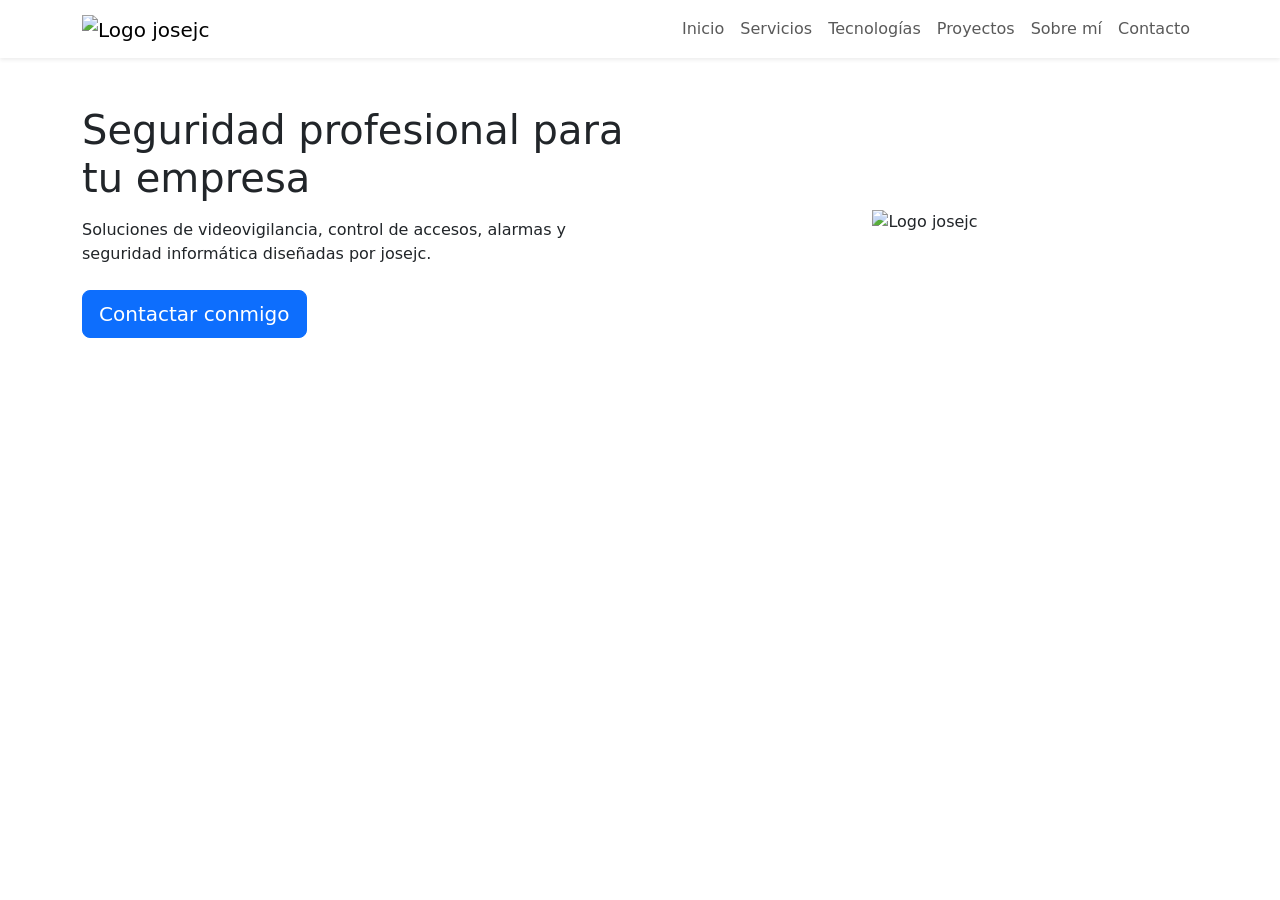
==== index.html @ f1b1ddbe "Add files via upload" ====
<!DOCTYPE html>
<html lang="es">
<head>
    <meta charset="UTF-8">
    <title>josejc - Seguridad Física y Lógica</title>
    <meta name="viewport" content="width=device-width, initial-scale=1">
    <link href="https://cdn.jsdelivr.net/npm/bootstrap@5.3.2/dist/css/bootstrap.min.css" rel="stylesheet">
    <link href="https://fonts.googleapis.com/css2?family=Montserrat:wght@500;700&family=Roboto:wght@300;400;500&display=swap" rel="stylesheet">
    <link rel="stylesheet" href="css/style.css">
</head>
<body>

    <nav class="navbar navbar-expand-lg navbar-light bg-white shadow-sm">
        <div class="container">
            <a class="navbar-brand" href="index.html">
                <img src="img/logo.png" alt="Logo josejc" style="height: 70px;">
            </a>


            <button class="navbar-toggler" type="button" data-bs-toggle="collapse" data-bs-target="#menu">
                <span class="navbar-toggler-icon"></span>
            </button>
            <div class="collapse navbar-collapse" id="menu">
                <ul class="navbar-nav ms-auto">
                    <li class="nav-item"><a class="nav-link" href="index.html">Inicio</a></li>
                    <li class="nav-item"><a class="nav-link" href="servicios.html">Servicios</a></li>
                    <li class="nav-item"><a class="nav-link" href="tecnologias.html">Tecnologías</a></li>
                    <li class="nav-item"><a class="nav-link" href="proyectos.html">Proyectos</a></li>
                    <li class="nav-item"><a class="nav-link" href="sobre-mi.html">Sobre mí</a></li>
                    <li class="nav-item"><a class="nav-link" href="contacto.html">Contacto</a></li>

                </ul>
            </div>
        </div>
    </nav>

    <section id="inicio" class="py-5 hero-section">
        <div class="container">
            <div class="row align-items-center">
                <div class="col-lg-6">
                    <h1 class="mb-3 hero-title">Seguridad profesional para tu empresa</h1>
                    <p class="mb-4 hero-subtitle">
                        Soluciones de videovigilancia, control de accesos, alarmas y seguridad informática diseñadas por josejc.
                    </p>
                    <a href="contacto.html" class="btn btn-primary btn-lg">Contactar conmigo</a>
                </div>
                <div class="col-lg-6 text-center">
                    <img src="img/logo.png" alt="Logo josejc" class="img-fluid" style="max-width: 80%; height: auto;">
                </div>
            </div>
        </div>
    </section>

    <script src="https://cdn.jsdelivr.net/npm/bootstrap@5.3.2/dist/js/bootstrap.bundle.min.js"></script>
    <script src="js/main.js"></script>
</body>
</html>
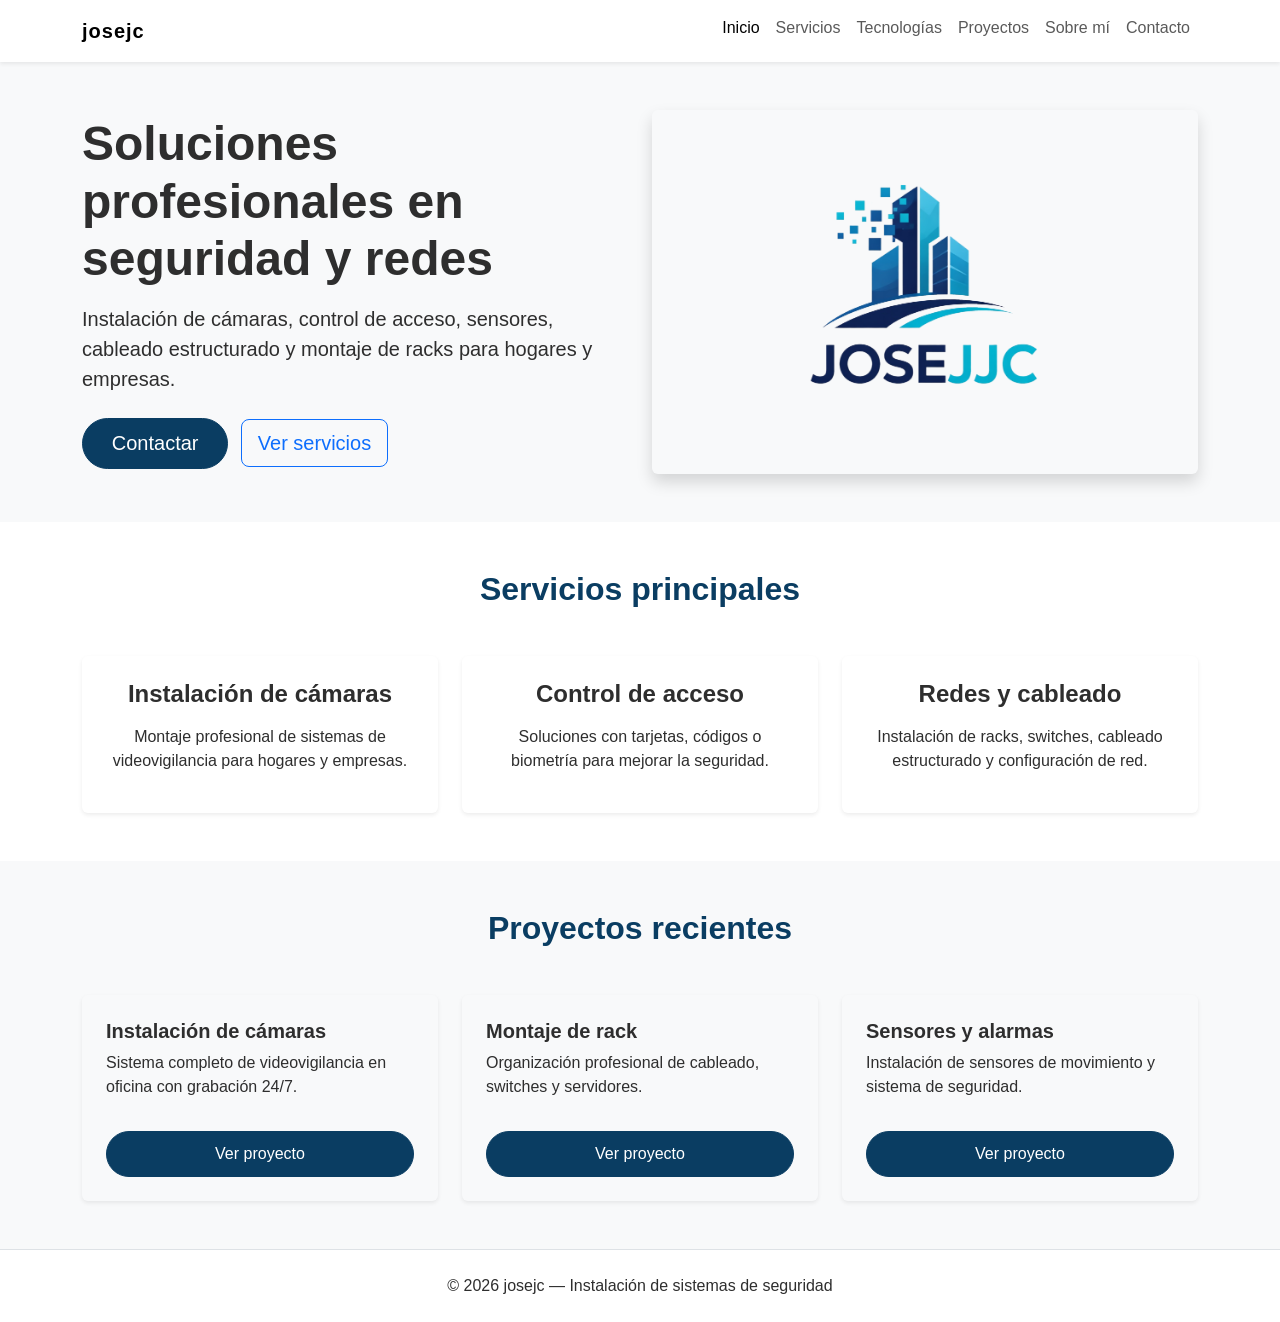
==== commit 1eda96ec: "Add files via upload" ====
--- a/index.html
+++ b/index.html
@@ -2,56 +2,123 @@
 <html lang="es">
 <head>
     <meta charset="UTF-8">
-    <title>josejc - Seguridad Física y Lógica</title>
+    <title>Inicio - josejc</title>
     <meta name="viewport" content="width=device-width, initial-scale=1">
     <link href="https://cdn.jsdelivr.net/npm/bootstrap@5.3.2/dist/css/bootstrap.min.css" rel="stylesheet">
-    <link href="https://fonts.googleapis.com/css2?family=Montserrat:wght@500;700&family=Roboto:wght@300;400;500&display=swap" rel="stylesheet">
     <link rel="stylesheet" href="css/style.css">
 </head>
 <body>
 
     <nav class="navbar navbar-expand-lg navbar-light bg-white shadow-sm">
         <div class="container">
-            <a class="navbar-brand" href="index.html">
-                <img src="img/logo.png" alt="Logo josejc" style="height: 70px;">
-            </a>
-
-
+            <a class="navbar-brand fw-bold" href="index.html">josejc</a>
             <button class="navbar-toggler" type="button" data-bs-toggle="collapse" data-bs-target="#menu">
                 <span class="navbar-toggler-icon"></span>
             </button>
             <div class="collapse navbar-collapse" id="menu">
                 <ul class="navbar-nav ms-auto">
-                    <li class="nav-item"><a class="nav-link" href="index.html">Inicio</a></li>
+                    <li class="nav-item"><a class="nav-link active" href="index.html">Inicio</a></li>
                     <li class="nav-item"><a class="nav-link" href="servicios.html">Servicios</a></li>
                     <li class="nav-item"><a class="nav-link" href="tecnologias.html">Tecnologías</a></li>
                     <li class="nav-item"><a class="nav-link" href="proyectos.html">Proyectos</a></li>
                     <li class="nav-item"><a class="nav-link" href="sobre-mi.html">Sobre mí</a></li>
                     <li class="nav-item"><a class="nav-link" href="contacto.html">Contacto</a></li>
-
                 </ul>
             </div>
         </div>
     </nav>
 
-    <section id="inicio" class="py-5 hero-section">
+    <section class="py-5 bg-light">
         <div class="container">
             <div class="row align-items-center">
-                <div class="col-lg-6">
-                    <h1 class="mb-3 hero-title">Seguridad profesional para tu empresa</h1>
-                    <p class="mb-4 hero-subtitle">
-                        Soluciones de videovigilancia, control de accesos, alarmas y seguridad informática diseñadas por josejc.
+
+                <div class="col-md-6">
+                    <h1 class="display-5 fw-bold mb-3">Soluciones profesionales en seguridad y redes</h1>
+                    <p class="lead mb-4">
+                        Instalación de cámaras, control de acceso, sensores, cableado estructurado y montaje de racks para hogares y empresas.
                     </p>
-                    <a href="contacto.html" class="btn btn-primary btn-lg">Contactar conmigo</a>
+                    <a href="contacto.html" class="btn btn-primary btn-lg me-2">Contactar</a>
+                    <a href="servicios.html" class="btn btn-outline-primary btn-lg">Ver servicios</a>
                 </div>
-                <div class="col-lg-6 text-center">
-                    <img src="img/logo.png" alt="Logo josejc" class="img-fluid" style="max-width: 80%; height: auto;">
+
+                <div class="col-md-6 text-center">
+                    <img src="img/logo.png" class="img-fluid rounded shadow" alt="Sistemas de seguridad">
                 </div>
+
             </div>
         </div>
     </section>
 
+    <section class="py-5">
+        <div class="container">
+            <h2 class="section-title text-center mb-5">Servicios principales</h2>
+
+            <div class="row g-4">
+
+                <div class="col-md-4">
+                    <div class="p-4 shadow-sm rounded text-center h-100">
+                        <h4 class="fw-bold mb-3">Instalación de cámaras</h4>
+                        <p>Montaje profesional de sistemas de videovigilancia para hogares y empresas.</p>
+                    </div>
+                </div>
+
+                <div class="col-md-4">
+                    <div class="p-4 shadow-sm rounded text-center h-100">
+                        <h4 class="fw-bold mb-3">Control de acceso</h4>
+                        <p>Soluciones con tarjetas, códigos o biometría para mejorar la seguridad.</p>
+                    </div>
+                </div>
+
+                <div class="col-md-4">
+                    <div class="p-4 shadow-sm rounded text-center h-100">
+                        <h4 class="fw-bold mb-3">Redes y cableado</h4>
+                        <p>Instalación de racks, switches, cableado estructurado y configuración de red.</p>
+                    </div>
+                </div>
+
+            </div>
+        </div>
+        </section>
+
+        <section class="py-5 bg-light">
+        <div class="container">
+            <h2 class="section-title text-center mb-5">Proyectos recientes</h2>
+
+            <div class="row g-4">
+
+                <div class="col-md-4">
+                    <div class="p-4 shadow-sm rounded h-100">
+                        <h5 class="fw-bold mb-2">Instalación de cámaras</h5>
+                        <p>Sistema completo de videovigilancia en oficina con grabación 24/7.</p>
+                        <a href="proyecto-camaras.html" class="btn btn-primary w-100 mt-3">Ver proyecto</a>
+                    </div>
+                </div>
+
+                <div class="col-md-4">
+                    <div class="p-4 shadow-sm rounded h-100">
+                        <h5 class="fw-bold mb-2">Montaje de rack</h5>
+                        <p>Organización profesional de cableado, switches y servidores.</p>
+                        <a href="proyecto-rack.html" class="btn btn-primary w-100 mt-3">Ver proyecto</a>
+                    </div>
+                </div>
+
+                <div class="col-md-4">
+                    <div class="p-4 shadow-sm rounded h-100">
+                        <h5 class="fw-bold mb-2">Sensores y alarmas</h5>
+                        <p>Instalación de sensores de movimiento y sistema de seguridad.</p>
+                        <a href="proyecto-sensores.html" class="btn btn-primary w-100 mt-3">Ver proyecto</a>
+                    </div>
+                </div>
+
+            </div>
+        </div>
+    </section>
+
+
+    <footer class="py-4 bg-white border-top text-center">
+        <p class="mb-0">© 2026 josejc — Instalación de sistemas de seguridad</p>
+    </footer>
+
     <script src="https://cdn.jsdelivr.net/npm/bootstrap@5.3.2/dist/js/bootstrap.bundle.min.js"></script>
-    <script src="js/main.js"></script>
 </body>
 </html>
--- a/css/style.css
+++ b/css/style.css
@@ -0,0 +1,67 @@
+body {
+    font-family: 'Roboto', sans-serif;
+    color: #2E2E2E;
+    background-color: #FFFFFF;
+}
+
+.navbar-brand {
+    font-family: 'Montserrat', sans-serif;
+    letter-spacing: 0.05em;
+}
+
+.hero-section {
+    background-color: #F4F4F4;
+}
+
+.hero-title {
+    font-family: 'Montserrat', sans-serif;
+    font-weight: 700;
+    color: #0A3D62;
+}
+
+.hero-subtitle {
+    font-size: 1.05rem;
+    color: #555555;
+}
+
+.btn-primary {
+    background-color: #0A3D62;
+    border-color: #0A3D62;
+    border-radius: 999px;
+    padding: 0.6rem 1.8rem;
+}
+
+.btn-primary:hover {
+    background-color: #3C6382;
+    border-color: #3C6382;
+}
+
+.hero-box {
+    width: 100%;
+    height: 260px;
+    border-radius: 20px;
+    background: linear-gradient(135deg, #0A3D62, #3C6382);
+    box-shadow: 0 15px 30px rgba(0,0,0,0.15);
+}
+
+.list-group-item {
+    border-radius: 10px !important;
+    margin-bottom: 15px;
+    border: 1px solid #e5e5e5;
+    transition: transform 0.2s ease, box-shadow 0.2s ease;
+}
+
+.list-group-item:hover {
+    transform: translateY(-3px);
+    box-shadow: 0 10px 20px rgba(0,0,0,0.10);
+}
+
+.section-title {
+    font-family: 'Montserrat', sans-serif;
+    font-weight: 700;
+    color: #0A3D62;
+}
+
+ul li {
+    margin-bottom: 6px;
+}
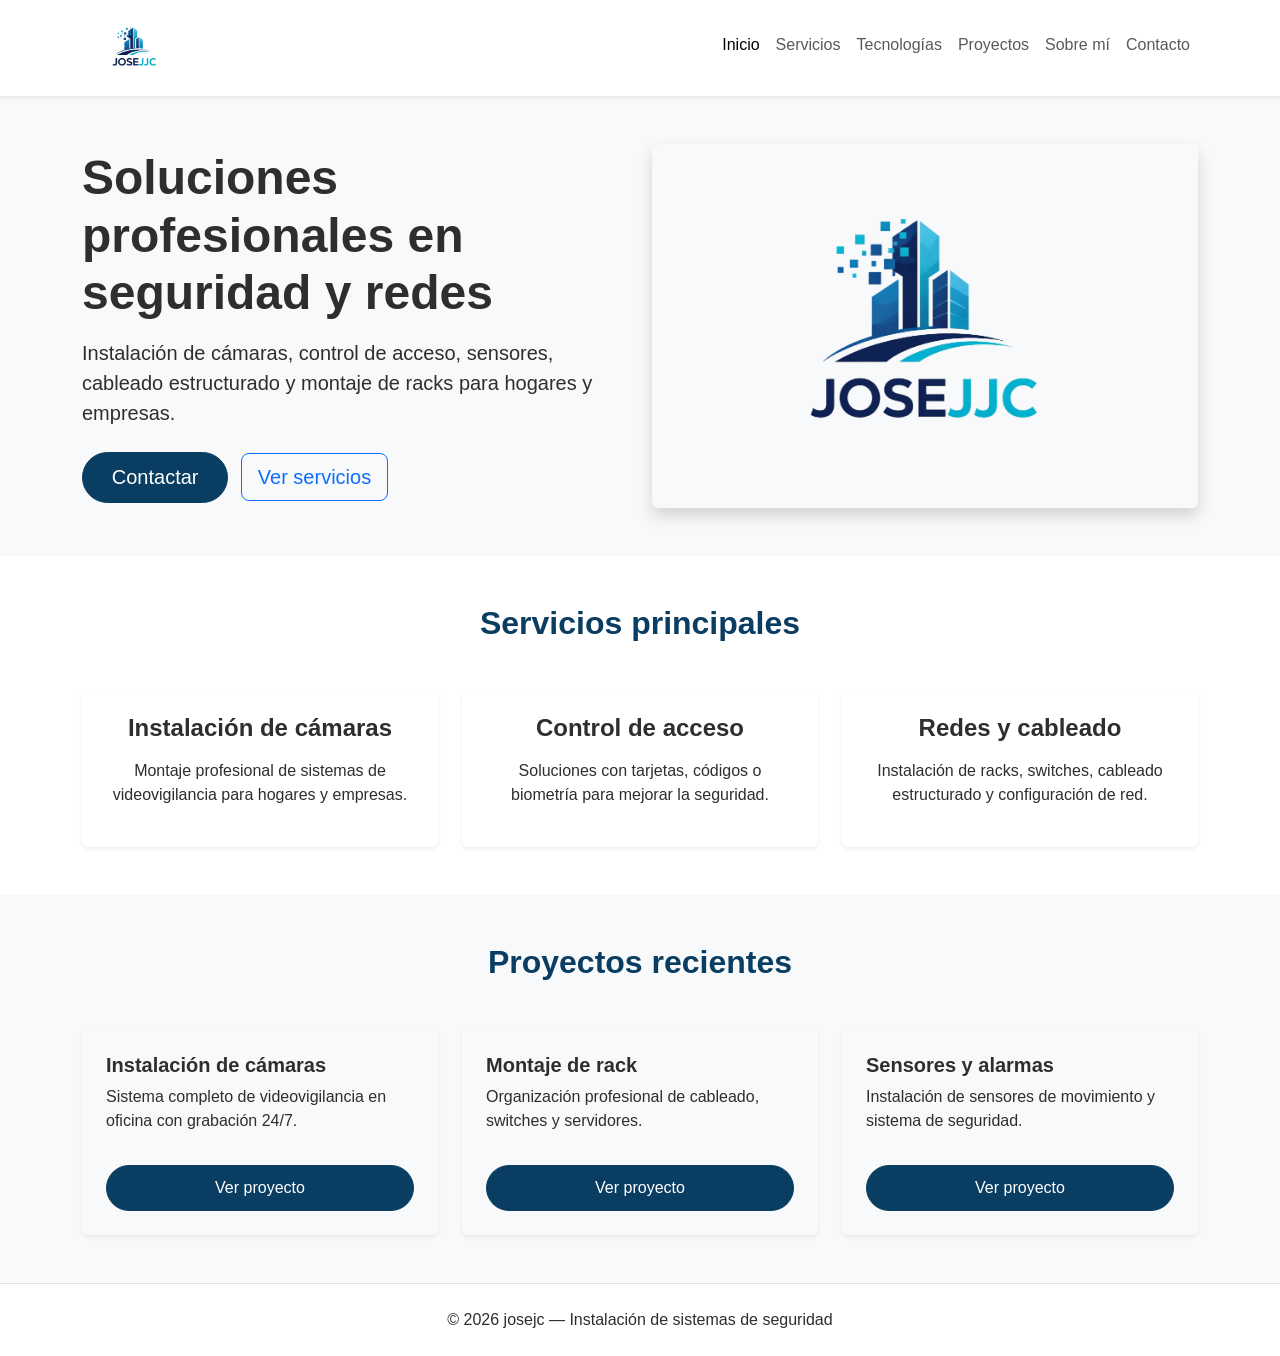
==== commit 0660cb9f: "Add files via upload" ====
--- a/index.html
+++ b/index.html
@@ -11,7 +11,9 @@
 
     <nav class="navbar navbar-expand-lg navbar-light bg-white shadow-sm">
         <div class="container">
-            <a class="navbar-brand fw-bold" href="index.html">josejc</a>
+            <a class="navbar-brand" href="index.html">
+                <img src="img/logo.png" alt="Logo josejc" style="height: 70px;">
+            </a>
             <button class="navbar-toggler" type="button" data-bs-toggle="collapse" data-bs-target="#menu">
                 <span class="navbar-toggler-icon"></span>
             </button>
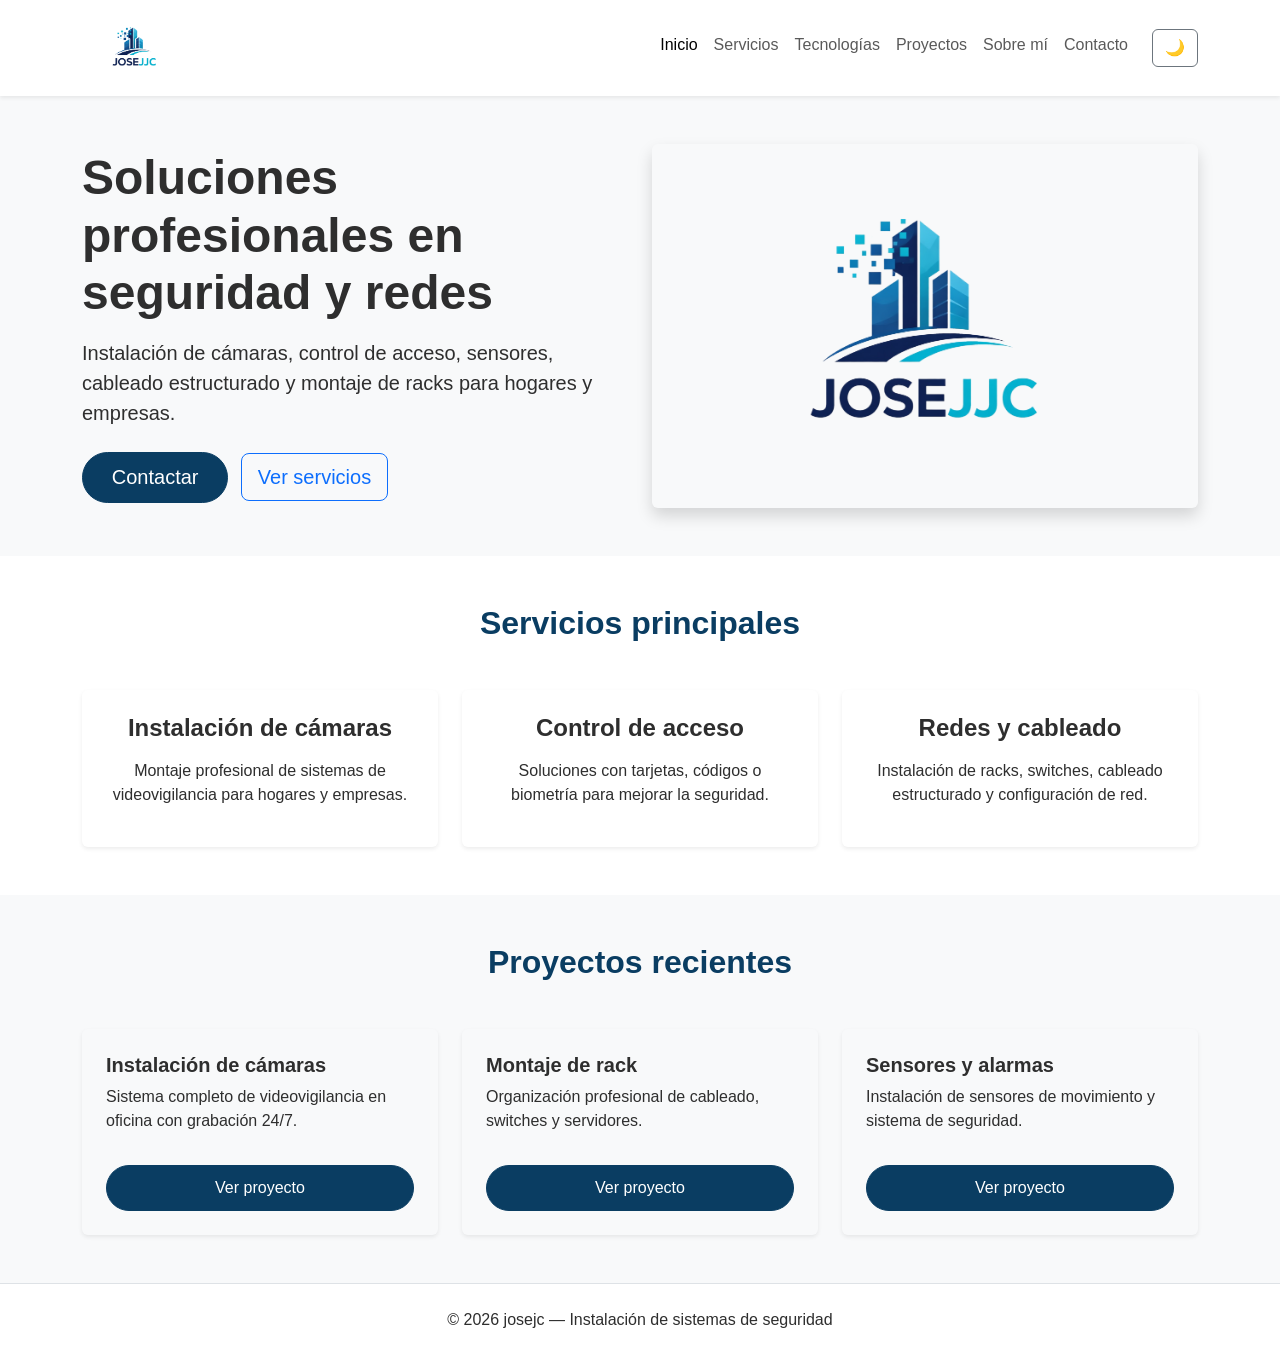
==== commit a2373198: "Add files via upload" ====
--- a/index.html
+++ b/index.html
@@ -6,6 +6,7 @@
     <meta name="viewport" content="width=device-width, initial-scale=1">
     <link href="https://cdn.jsdelivr.net/npm/bootstrap@5.3.2/dist/css/bootstrap.min.css" rel="stylesheet">
     <link rel="stylesheet" href="css/style.css">
+    <script src="js/main.js"></script>
 </head>
 <body>
 
@@ -26,6 +27,7 @@
                     <li class="nav-item"><a class="nav-link" href="sobre-mi.html">Sobre mí</a></li>
                     <li class="nav-item"><a class="nav-link" href="contacto.html">Contacto</a></li>
                 </ul>
+            <button id="darkModeToggle" class="btn btn-outline-secondary ms-3">🌙</button>
             </div>
         </div>
     </nav>
